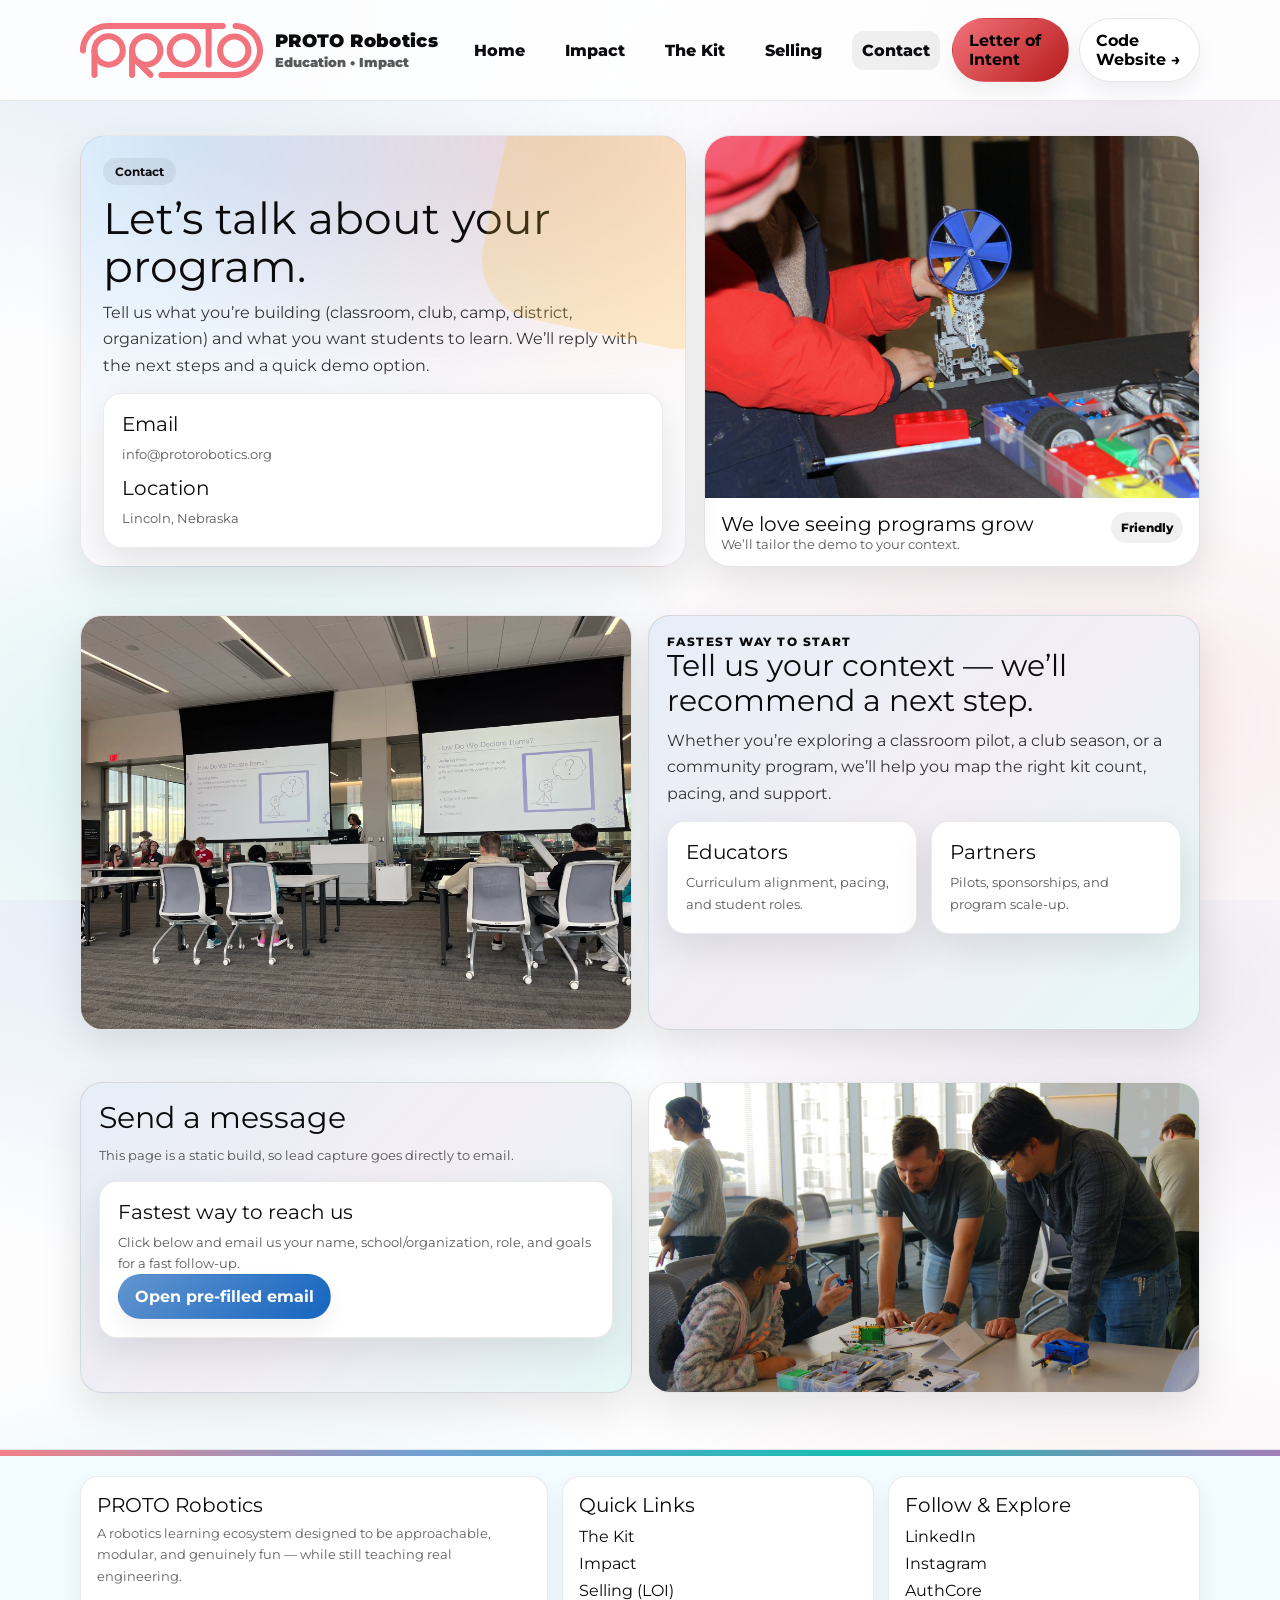
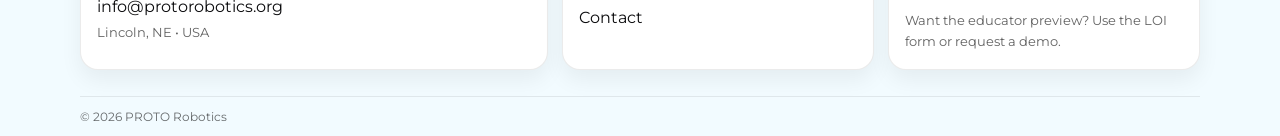
==== contact.html @ 9633e41a "removed webform" ====
<!DOCTYPE html>

<html lang="en">
<head>
  <!-- Google Tag Manager -->
<script>(function(w,d,s,l,i){w[l]=w[l]||[];w[l].push({'gtm.start':
new Date().getTime(),event:'gtm.js'});var f=d.getElementsByTagName(s)[0],
j=d.createElement(s),dl=l!='dataLayer'?'&l='+l:'';j.async=true;j.src=
'https://www.googletagmanager.com/gtm.js?id='+i+dl;f.parentNode.insertBefore(j,f);
})(window,document,'script','dataLayer','GTM-NTGPHK4L');</script>
<!-- End Google Tag Manager -->
<meta charset="utf-8"/>
<meta content="width=device-width, initial-scale=1" name="viewport"/>
<title>PROTO Robotics — Contact</title>
<meta content="Contact PROTO Robotics to request a demo, ask questions, or discuss partnerships." name="description"/>
<link href="https://fonts.googleapis.com" rel="preconnect"/>
<link crossorigin="" href="https://fonts.gstatic.com" rel="preconnect"/>
<link href="https://fonts.googleapis.com/css2?family=Montserrat:wght@400;600;700;800;900&amp;display=swap" rel="stylesheet"/>
<link href="assets/img/favicon.ico" rel="icon"/>
<link href="assets/img/favicon-512.png" rel="apple-touch-icon"/>
<link href="assets/css/site.css" rel="stylesheet">
</link></head>
<body>
  <!-- Google Tag Manager (noscript) -->
<noscript><iframe src="https://www.googletagmanager.com/ns.html?id=GTM-NTGPHK4L"
height="0" width="0" style="display:none;visibility:hidden"></iframe></noscript>
<!-- End Google Tag Manager (noscript) -->
<div class="toast" data-toast="">Saved.</div>

<header class="site-header">
<div class="container">
<div class="navbar">
<a aria-label="PROTO home" class="brand" href="index.html">
<img alt="PROTO logo" src="assets/img/logo.svg"/>
<div>
<div class="name">PROTO Robotics</div>
<div class="small" style="margin-top:2px">Education • Impact</div>
</div>
</a>
<nav aria-label="Primary navigation" class="nav">
<a data-nav="" href="index.html">Home</a>
<a data-nav="" href="impact.html">Impact</a>
<a data-nav="" href="kit.html">The&nbsp;Kit</a>
<a data-nav="" href="selling.html">Selling</a>
<a data-nav="" href="contact.html">Contact</a>
</nav>
<div class="nav-cta">
<a class="btn red" href="selling.html#loi">Letter of Intent</a>
<a class="btn" href="https://code.protorobotics.org" rel="noreferrer" target="_blank">Code Website →</a>

</div>
<button aria-expanded="false" aria-label="Open menu" class="hamburger" data-hamburger="">
<svg fill="none" stroke="currentColor" stroke-width="2" viewbox="0 0 24 24">
<path d="M4 6h16M4 12h16M4 18h16"></path>
</svg>
</button>
</div>
<div class="mobile-panel" data-mobile="">
<nav aria-label="Mobile navigation" class="nav">
<a data-nav="" href="index.html">Home</a>
<a data-nav="" href="impact.html">Impact</a>
<a data-nav="" href="kit.html">The&nbsp;Kit</a>
<a data-nav="" href="selling.html">Selling</a>
<a data-nav="" href="contact.html">Contact</a>
</nav>
<div class="nav-cta" style="margin-top:10px">
<a class="btn red" href="selling.html#loi">Letter of Intent</a>
<a class="btn" href="https://code.protorobotics.org" rel="noreferrer" target="_blank">Code Website →</a>

</div>
</div>
</div>
</header>
<main>
<section class="hero">
<div class="container">
<div class="hero-grid">
<div class="hero-left">
<div class="pill">Contact</div>
<div class="h1">Let’s talk about your program.</div>
<p>
            Tell us what you’re building (classroom, club, camp, district, organization) and what you want students to learn.
            We’ll reply with the next steps and a quick demo option.
          </p>

<div class="card pad" style="margin-top:14px">
<div class="h3">Email</div>
<p class="small">info@protorobotics.org</p>
<div style="height:10px"></div>
<div class="h3">Location</div>
<p class="small">Lincoln, Nebraska</p>
</div>
</div>
<div class="hero-right">
<div class="photo">
<img alt="Team working with robotics kit" src="assets/img/IMG_9798.JPG"/>
</div>
<div class="caption">
<div>
<div class="h3" style="margin:0">We love seeing programs grow</div>
<div class="small">We’ll tailor the demo to your context.</div>
</div>
<div class="tag">Friendly</div>
</div>
</div>
</div>
</div>
</section>
<section class="section">
<div class="container">
<div class="split">
<div class="photo-card">
<img alt="PROTO workshop and hands-on learning" src="assets/img/IMG_8616.webp"/>
</div>
<div class="callout">
<div class="kicker">Fastest way to start</div>
<div class="h2">Tell us your context — we’ll recommend a next step.</div>
<p>
            Whether you’re exploring a classroom pilot, a club season, or a community program,
            we’ll help you map the right kit count, pacing, and support.
          </p>
<div class="grid-2" style="margin-top:14px">
<div class="card pad">
<div class="h3">Educators</div>
<p class="small">Curriculum alignment, pacing, and student roles.</p>
</div>
<div class="card pad">
<div class="h3">Partners</div>
<p class="small">Pilots, sponsorships, and program scale-up.</p>
</div>
</div>
</div>
</div>
</div>
</section>
<section class="section" id="form">
<div class="container">
<div class="split">
<div class="callout">
<div class="h2">Send a message</div>
<p class="small">This page is a static build, so lead capture goes directly to email.</p>
<div class="card pad" style="margin-top:14px">
<div class="h3">Fastest way to reach us</div>
<p class="small">
            Click below and email us your name, school/organization, role, and goals for a fast follow-up.
          </p>
<a class="btn primary" href="mailto:info@protorobotics.org?subject=PROTO%20Contact%20Request&amp;body=Hi%20PROTO%20team%2C%0A%0AName%3A%20%0AOrganization%3A%20%0AEmail%3A%20%0ARole%3A%20%0AWhat%20you%27re%20building%3A%20%0A">Open pre-filled email</a>
</div>
</div>
<div class="photo-card">
<img alt="Kit parts" src="assets/img/DSC03913.png"/>
</div>
</div>
</div>
</section>
</main>
<footer>
<div class="container">
<div class="footer-grid">
<div class="footer-card">
<div class="h3" style="margin:0">PROTO Robotics</div>
<p class="small muted" style="margin-top:6px">
          A robotics learning ecosystem designed to be approachable, modular, and genuinely fun — while still teaching real engineering.
        </p>
<div class="footer-links">
<a href="mailto:info@protorobotics.org">info@protorobotics.org</a>
<div class="small muted">Lincoln, NE • USA</div>
</div>
</div>
<div class="footer-card">
<div class="h3" style="margin:0">Quick Links</div>
<div class="footer-links">
<a href="kit.html">The&nbsp;Kit</a>
<a href="impact.html">Impact</a>
<a href="selling.html">Selling (LOI)</a>
<a href="contact.html">Contact</a>
</div>
</div>
<div class="footer-card">
<div class="h3" style="margin:0">Follow &amp; Explore</div>
<div class="footer-links">
<a href="https://www.linkedin.com/company/protorobotics/posts/?feedView=all&amp;viewAsMember=true" rel="noopener" target="_blank">LinkedIn</a>
<a href="https://www.instagram.com/protorobotics_unl/?igsh=am9rcW9vNDY4aTJp#" rel="noopener" target="_blank">Instagram</a>
<a href="https://auth.protorobotics.org">AuthCore</a>
</div>
<p class="small muted" style="margin-top:10px">
          Want the educator preview? Use the LOI form or request a demo.
        </p>
</div>
</div>
<div class="footer-bottom">
<div>© <span id="year"></span> PROTO Robotics</div>
</div>
</div>
</footer>
<script>
  document.getElementById('year').textContent = new Date().getFullYear();
</script>
<script src="assets/js/site.js"></script>
</body>
</html>
---- assets/css/site.css ----
:root{
  --black:#0b0b0d;
  --white:#ffffff;

  /* PROTO Approved Palette (from design doc) */
  --red:#F2737B;
  --yellow:#00B8AA; /* repurposed: no yellow used */
  --blue:#6395CF;
  --green:#00B8AA;
  --purple:#9970B1;
  --gray:#D8D8D8;

  /* Complement (use sparingly) */
  --red-2:#B2404B;
  --yellow-2:#325F94; /* repurposed: no yellow used */
  --blue-2:#325F94;
  --green-2:#006D65;
  --purple-2:#5D3C6E;
  --gray-2:#4E4E4E;

  --shadow: 0 14px 40px rgba(0,0,0,.10);
  --radius: 18px;
  --radius-lg: 26px;
  --max: 1160px;
  --font: "Montserrat", system-ui, -apple-system, Segoe UI, Roboto, Arial, sans-serif;
}

*{box-sizing:border-box}
html,body{height:100%}
body{
  margin:0;
  font-family:var(--font);
  color:var(--black);
  background:
    radial-gradient(1100px 620px at 12% 0%, rgba(99,149,207,.18), transparent 58%),
    radial-gradient(900px 520px at 88% 10%, rgba(153,112,177,.16), transparent 58%),
    radial-gradient(900px 520px at 18% 84%, rgba(0,184,170,.14), transparent 58%),
    radial-gradient(900px 520px at 86% 80%, rgba(242,115,123,.12), transparent 58%),
    linear-gradient(180deg, #fff 0%, #fbfbfd 100%);
}

a{color:inherit;text-decoration:none}
img{max-width:100%;height:auto;display:block}
.container{max-width:var(--max);margin:0 auto;padding:0 20px}
.btn{
  display:inline-flex;align-items:center;gap:10px;
  padding:12px 16px;border-radius:999px;
  border:1px solid rgba(0,0,0,.10);
  background:#fff;
  box-shadow: 0 10px 20px rgba(0,0,0,.06);
  font-weight:700;
}
.btn:hover{transform:translateY(-1px)}
.btn.primary{
  background:linear-gradient(135deg, var(--blue), #1565C0);
  color:#fff;border-color:transparent;
}

/* Home hero buttons: user-requested all-black text */
.hero .hero-actions .btn{color:#000}
.btn.red{background:linear-gradient(135deg,var(--red),#b71c1c);color:#fff;border-color:transparent}
.btn.yellow{background:linear-gradient(135deg,var(--yellow),var(--yellow-2));color:#1b1d24;border-color:transparent}
.btn.green{background:linear-gradient(135deg,var(--green),#2e7d32);color:#fff;border-color:transparent}
.pill{
  display:inline-flex;align-items:center;
  padding:6px 12px;border-radius:999px;
  background:rgba(0,0,0,.06);
  font-weight:700;font-size:12px;
}
.kicker{letter-spacing:.12em;text-transform:uppercase;font-size:12px;font-weight:800}
.h1{font-size:44px;line-height:1.08;margin:10px 0 10px}
.h2{font-size:30px;line-height:1.15;margin:0 0 10px}
.h3{font-size:20px;line-height:1.2;margin:0 0 6px}
p{line-height:1.65;color:rgba(0,0,0,.78);margin:8px 0 0}
.small{font-size:13px;color:rgba(0,0,0,.65)}
.card{
  background:#fff;border:1px solid rgba(0,0,0,.08);
  border-radius:var(--radius);
  box-shadow:var(--shadow);
}
.card.pad{padding:18px}

.topbar{
  background:linear-gradient(90deg,var(--blue),var(--purple));
  color:#fff;
  font-weight:800;
}
.topbar .row{
  display:flex;align-items:center;justify-content:space-between;
  padding:10px 0;
  gap:14px;
}
.topbar a{color:#fff;text-decoration:underline;text-decoration-color:rgba(255,255,255,.6)}
header.site-header{
  position:sticky;top:0;z-index:50;
  backdrop-filter: blur(10px);
  background:rgba(255,255,255,.86);
  border-bottom:1px solid rgba(0,0,0,.08);
}
.navbar{
  display:flex;align-items:center;justify-content:space-between;
  padding:18px 0;
  gap:12px;
}
.brand{display:flex;align-items:center;gap:12px;font-weight:900}
.brand img{width:34px;height:34px}
.brand .name{font-size:18px;letter-spacing:.02em}
.nav{
  display:flex;align-items:center;gap:20px;
  font-weight:800;
}
.nav a{padding:10px 10px;border-radius:12px}
.nav a.active{background:rgba(0,0,0,.06)}
.nav a:hover{background:rgba(0,0,0,.05)}
.nav-cta{display:flex;align-items:center;gap:10px}
.hamburger{
  display:none;align-items:center;justify-content:center;
  width:44px;height:44px;border-radius:14px;border:1px solid rgba(0,0,0,.10);
  background:#fff;
}
.hamburger svg{width:22px;height:22px}
.mobile-panel{
  display:none;
  padding:0 0 16px;
}
.mobile-panel .nav{
  flex-direction:column;align-items:stretch;gap:6px;
}
.mobile-panel .nav a{width:100%;text-align:left}
.mobile-panel .nav-cta{justify-content:stretch}
.mobile-panel .btn{justify-content:center}

.hero{
  padding:34px 0 22px;
}
.hero-grid{
  display:grid;grid-template-columns: 1.1fr .9fr;gap:18px;align-items:stretch;
}
.hero-left{
  padding:22px 22px 18px;
  border-radius:var(--radius-lg);
  background:
    radial-gradient(900px 520px at 20% 0%, rgba(30,136,229,.20), transparent 60%),
    radial-gradient(800px 480px at 80% 0%, rgba(229,57,53,.18), transparent 60%),
    linear-gradient(180deg, #ffffff 0%, #fbfbfd 100%);
  border:1px solid rgba(0,0,0,.08);
  box-shadow:var(--shadow);
  position:relative;
  overflow:hidden;
}
.hero-left:before{
  content:"";
  position:absolute;inset:-60px -70px auto auto;
  width:260px;height:260px;border-radius:60px;
  background:rgba(251,192,45,.22);
  transform:rotate(12deg);
  filter:blur(0px);
}
.hero-actions{display:flex;gap:10px;flex-wrap:wrap;margin-top:14px}
.hero-stats{display:grid;grid-template-columns:repeat(3,1fr);gap:10px;margin-top:14px}
.stat{
  padding:12px 12px;
  border-radius:16px;
  border:1px solid rgba(0,0,0,.08);
  background:#fff;
}
.stat strong{display:block;font-size:18px}
.hero-right{
  border-radius:var(--radius-lg);
  overflow:hidden;
  border:1px solid rgba(0,0,0,.10);
  box-shadow:var(--shadow);
  background:#fff;
  display:flex;flex-direction:column;
}
.hero-right .photo{
  position:relative;
  flex:1;
  background:linear-gradient(135deg, rgba(30,136,229,.18), rgba(67,160,71,.12));
}
.hero-right .photo img{
  width:100%;height:100%;object-fit:cover;
}
.hero-right .caption{
  padding:14px 16px;
  display:flex;align-items:flex-start;justify-content:space-between;gap:10px;
}
.caption .tag{
  display:inline-flex;align-items:center;gap:8px;
  padding:8px 10px;border-radius:999px;
  background:rgba(0,0,0,.06);
  font-weight:800;font-size:12px;
}

.section{padding:26px 0}
.grid-3{display:grid;grid-template-columns:repeat(3,1fr);gap:14px}
.grid-2{display:grid;grid-template-columns:repeat(2,1fr);gap:14px}
.feature{
  padding:16px;
  border-radius:18px;
  border:1px solid rgba(0,0,0,.08);
  background:#fff;
  box-shadow: 0 14px 34px rgba(0,0,0,.08);
}
.feature .icon{
  width:44px;height:44px;border-radius:16px;
  display:flex;align-items:center;justify-content:center;
  margin-bottom:10px;
  color:#fff;font-weight:900;
}
.icon.blue{background:linear-gradient(135deg,var(--blue),var(--blue-2))}
.icon.red{background:linear-gradient(135deg,var(--red),var(--red-2))}
.icon.yellow{background:linear-gradient(135deg,var(--yellow),var(--yellow-2));color:#1b1d24}
.icon.green{background:linear-gradient(135deg,var(--green),var(--green-2))}

.split{
  display:grid;grid-template-columns: 1fr 1fr;gap:16px;align-items:stretch;
}
.photo-card{
  border-radius:22px;overflow:hidden;border:1px solid rgba(0,0,0,.10);
  box-shadow:var(--shadow);background:#fff;height:100%;
}
.photo-card img{width:100%;height:100%;object-fit:cover}
.callout{
  border-radius:22px;
  border:1px solid rgba(0,0,0,.10);
  box-shadow:var(--shadow);
  padding:18px;
  background:
    linear-gradient(135deg, rgba(99,149,207,.16), rgba(153,112,177,.12), rgba(0,184,170,.10)),
    #fff;
}


.banner .btn{color:#000}
.banner{
  border-radius:28px;
  padding:18px;
  background: linear-gradient(90deg, rgba(30,136,229,.16), rgba(229,57,53,.14), rgba(251,192,45,.14), rgba(67,160,71,.14));
  border:1px solid rgba(0,0,0,.08);
  box-shadow:var(--shadow);
}
.banner .row{display:flex;align-items:center;justify-content:space-between;gap:12px;flex-wrap:wrap}
.banner .row .left{max-width:720px}

.form{
  display:grid;gap:10px;
}
label{font-weight:800;font-size:13px}
input, textarea, select{
  width:100%;
  padding:12px 12px;border-radius:14px;
  border:1px solid rgba(0,0,0,.14);
  font-family:var(--font);font-size:14px;
  background:#fff;
}
textarea{min-height:120px;resize:vertical}
.form-row{display:grid;grid-template-columns:repeat(2,1fr);gap:10px}
.toast{
  position:fixed;bottom:18px;left:50%;transform:translateX(-50%);
  background:rgba(0,0,0,.88);color:#fff;
  padding:12px 14px;border-radius:999px;
  font-weight:800;font-size:13px;
  display:none;z-index:80;
}

footer{
  margin-top:30px;
  color:var(--black);
  background: #f2fbff;
  border-top:1px solid rgba(0,0,0,.08);
  position:relative;
}

footer::before{
  content:"";
  position:absolute;left:0;right:0;top:0;height:6px;
  background: linear-gradient(90deg, var(--red), var(--blue), var(--green), var(--purple));
  opacity:.9;
}


.footer-grid{
  display:grid;grid-template-columns: 1.2fr .8fr .8fr;gap:14px;
  padding:26px 0;
}
.footer-card{
  padding:16px;border-radius:18px;
  border:1px solid rgba(0,0,0,.08);
  background:#ffffff;
  box-shadow: 0 10px 22px rgba(0,0,0,.06);
}
.footer-links{display:grid;gap:8px;margin-top:10px}
.footer-links a{display:inline-flex;gap:10px;align-items:center}
.footer-bottom{
  border-top:1px solid rgba(0,0,0,.08);
  padding:12px 0;
  color:rgba(0,0,0,.58);
  font-size:12px;
  display:flex;justify-content:space-between;flex-wrap:wrap;gap:10px;
}

@media (max-width: 940px){
  .hero-grid{grid-template-columns:1fr}
  .grid-3{grid-template-columns:1fr}
  .grid-2{grid-template-columns:1fr}
  .split{grid-template-columns:1fr}
  .footer-grid{grid-template-columns:1fr}
  .nav{display:none}
  .nav-cta{display:none}
  .hamburger{display:flex}
  .mobile-panel{display:none}
  .mobile-panel .nav{display:flex}
  .mobile-panel .nav-cta{display:flex}
  .form-row{grid-template-columns:1fr}
  .h1{font-size:38px}
}


.muted{color:rgba(0,0,0,.62)}


.hero-grid.onecol{grid-template-columns:1fr}
.split.onecol{grid-template-columns:1fr}


.photo-card.compact{height:340px}
.photo-card.compact img{object-fit:contain;background:#fff;padding:14px}


/* Larger & More Left-Aligned Logo Update */
.brand { justify-content: flex-start !important; }
.brand img { height: 70px !important; width: auto !important; }
.header-inner { justify-content: space-between !important; }


/* Logo Size Adjustment for Single-Line Text */
.brand img { height: 55px !important; width: auto !important; }
.brand { align-items: center !important; }


/* --- V8 Tweaks: keep "The Kit" on one line + hero cleanup --- */
.nav a{ white-space:nowrap; }
.hero-badges{ display:flex; gap:8px; flex-wrap:wrap; margin-top:14px; }
.brand .name{ white-space:nowrap; }


/* --- V9 Header Alignment Update --- */
.navbar{ display:flex; justify-content:space-between; align-items:center; }
.brand{ margin-right:40px; }
.brand .name{ white-space:nowrap; }
.nav{ margin-left:20px; }


/* --- V10 Header + Hero Spacing Tweaks --- */
.brand{ margin-right:70px !important; }   /* more space before nav */
.nav{ margin-left:40px !important; }

.hero-actions{ 
  margin-top:28px !important;   /* push buttons lower */
}


/* header button text forced black */
.site-header .nav-cta .btn{color:#000 !important;}
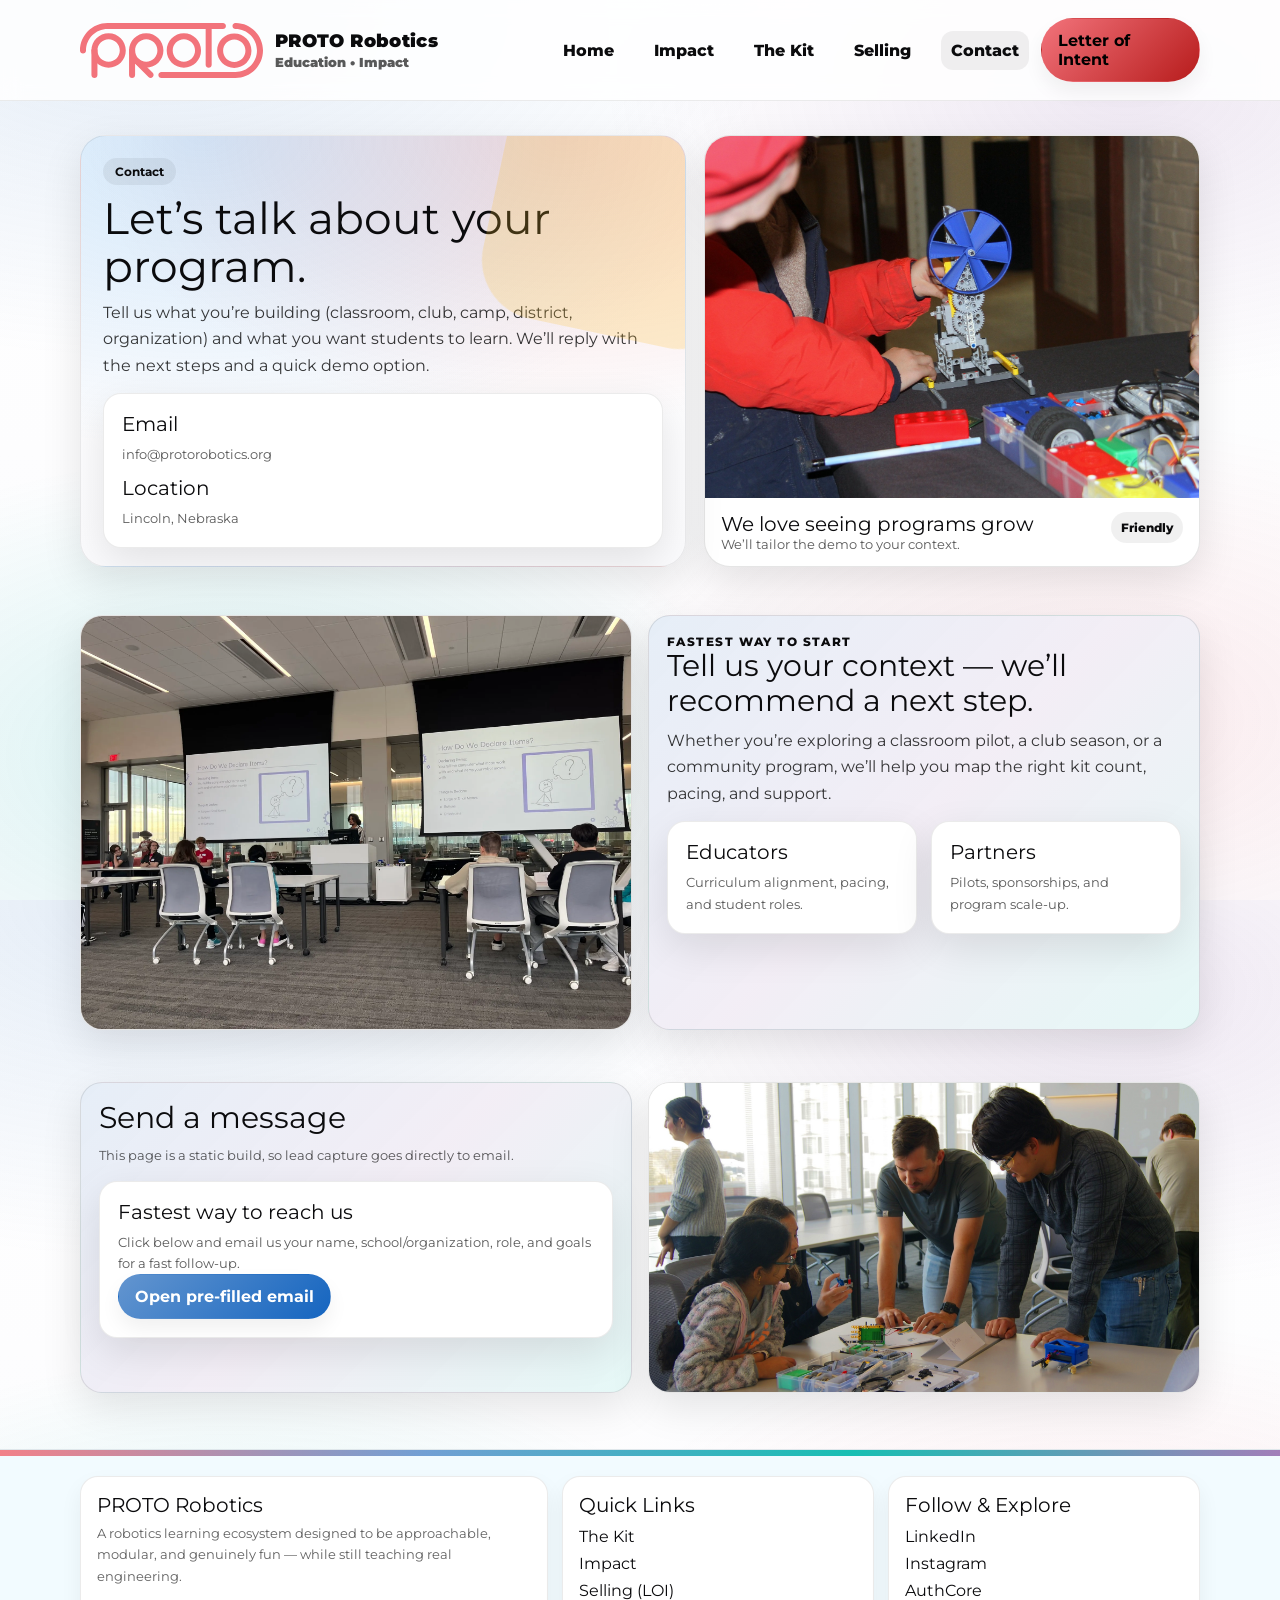
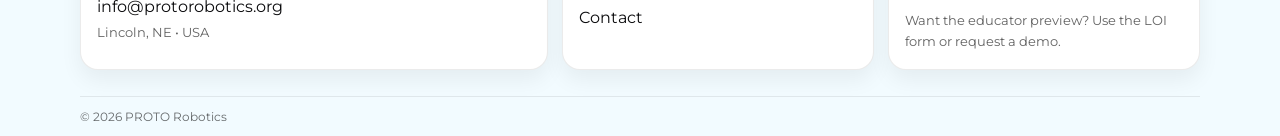
==== commit 6197ba69: "code btn" ====
--- a/contact.html
+++ b/contact.html
@@ -2,6 +2,16 @@
 
 <html lang="en">
 <head>
+  <!-- Google tag (gtag.js) -->
+<script async src="https://www.googletagmanager.com/gtag/js?id=G-W70TCWQ8MD"></script>
+<script>
+  window.dataLayer = window.dataLayer || [];
+  function gtag(){dataLayer.push(arguments);}
+  gtag('js', new Date());
+
+  gtag('config', 'G-W70TCWQ8MD');
+</script>
+
   <!-- Google Tag Manager -->
 <script>(function(w,d,s,l,i){w[l]=w[l]||[];w[l].push({'gtm.start':
 new Date().getTime(),event:'gtm.js'});var f=d.getElementsByTagName(s)[0],
@@ -46,8 +56,6 @@
 </nav>
 <div class="nav-cta">
 <a class="btn red" href="selling.html#loi">Letter of Intent</a>
-<a class="btn" href="https://code.protorobotics.org" rel="noreferrer" target="_blank">Code Website →</a>
-
 </div>
 <button aria-expanded="false" aria-label="Open menu" class="hamburger" data-hamburger="">
 <svg fill="none" stroke="currentColor" stroke-width="2" viewbox="0 0 24 24">
@@ -65,8 +73,6 @@
 </nav>
 <div class="nav-cta" style="margin-top:10px">
 <a class="btn red" href="selling.html#loi">Letter of Intent</a>
-<a class="btn" href="https://code.protorobotics.org" rel="noreferrer" target="_blank">Code Website →</a>
-
 </div>
 </div>
 </div>
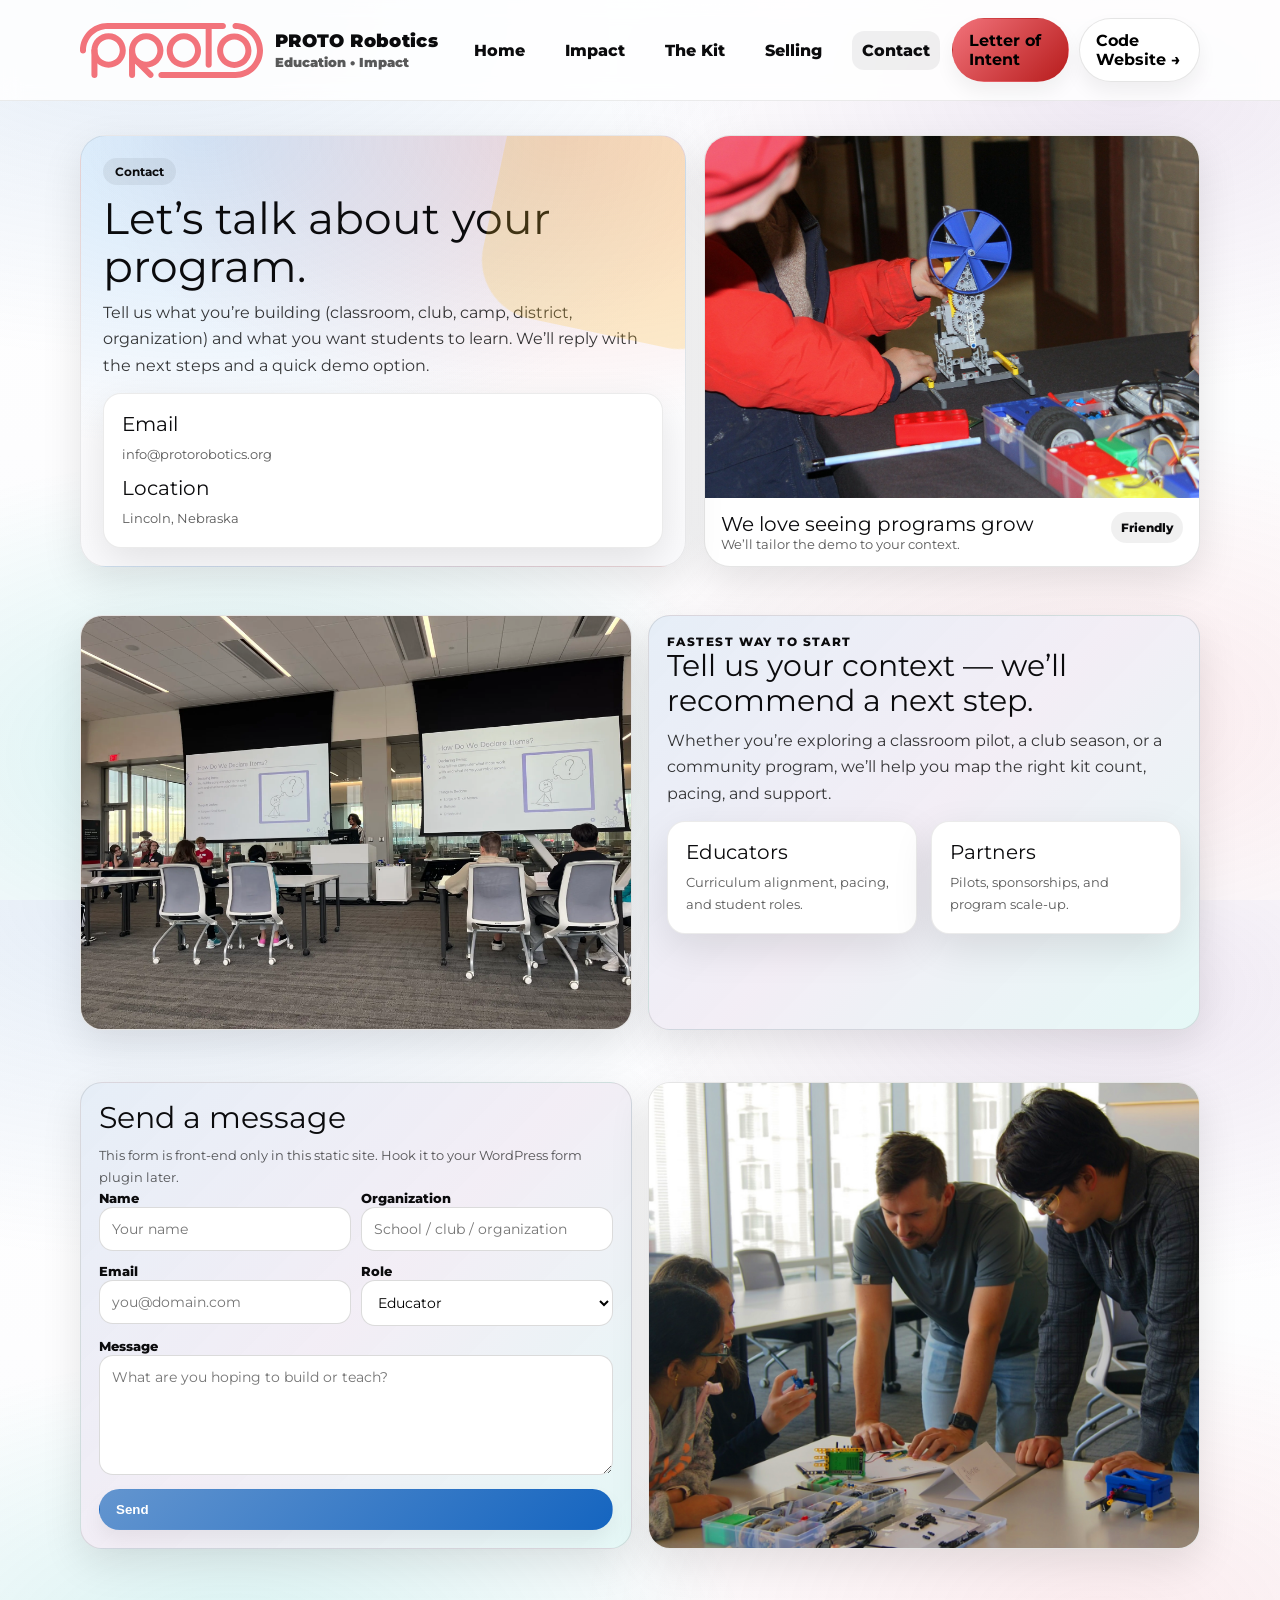
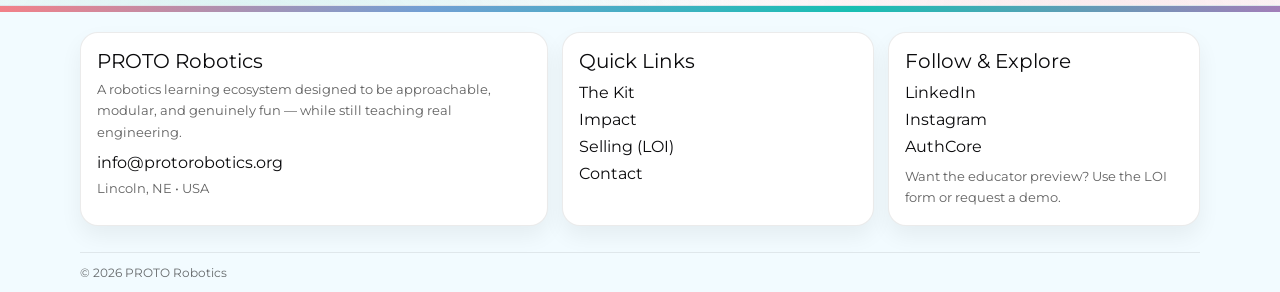
==== commit eb642b63: "Changed back to old final website combined with the statics reading header" ====
--- a/contact.html
+++ b/contact.html
@@ -2,16 +2,6 @@
 
 <html lang="en">
 <head>
-  <!-- Google tag (gtag.js) -->
-<script async src="https://www.googletagmanager.com/gtag/js?id=G-W70TCWQ8MD"></script>
-<script>
-  window.dataLayer = window.dataLayer || [];
-  function gtag(){dataLayer.push(arguments);}
-  gtag('js', new Date());
-
-  gtag('config', 'G-W70TCWQ8MD');
-</script>
-
   <!-- Google Tag Manager -->
 <script>(function(w,d,s,l,i){w[l]=w[l]||[];w[l].push({'gtm.start':
 new Date().getTime(),event:'gtm.js'});var f=d.getElementsByTagName(s)[0],
@@ -21,8 +11,8 @@
 <!-- End Google Tag Manager -->
 <meta charset="utf-8"/>
 <meta content="width=device-width, initial-scale=1" name="viewport"/>
-<title>PROTO Robotics — Contact</title>
-<meta content="Contact PROTO Robotics to request a demo, ask questions, or discuss partnerships." name="description"/>
+<title>PROTO Robotics — Home</title>
+<meta content="PROTO Robotics builds a colorful robotics learning ecosystem for classrooms, clubs, and curious builders." name="description"/>
 <link href="https://fonts.googleapis.com" rel="preconnect"/>
 <link crossorigin="" href="https://fonts.gstatic.com" rel="preconnect"/>
 <link href="https://fonts.googleapis.com/css2?family=Montserrat:wght@400;600;700;800;900&amp;display=swap" rel="stylesheet"/>
@@ -56,6 +46,8 @@
 </nav>
 <div class="nav-cta">
 <a class="btn red" href="selling.html#loi">Letter of Intent</a>
+<a class="btn" href="https://code.protorobotics.org" rel="noreferrer" target="_blank">Code Website →</a>
+
 </div>
 <button aria-expanded="false" aria-label="Open menu" class="hamburger" data-hamburger="">
 <svg fill="none" stroke="currentColor" stroke-width="2" viewbox="0 0 24 24">
@@ -73,6 +65,8 @@
 </nav>
 <div class="nav-cta" style="margin-top:10px">
 <a class="btn red" href="selling.html#loi">Letter of Intent</a>
+<a class="btn" href="https://code.protorobotics.org" rel="noreferrer" target="_blank">Code Website →</a>
+
 </div>
 </div>
 </div>
@@ -144,14 +138,41 @@
 <div class="split">
 <div class="callout">
 <div class="h2">Send a message</div>
-<p class="small">This page is a static build, so lead capture goes directly to email.</p>
-<div class="card pad" style="margin-top:14px">
-<div class="h3">Fastest way to reach us</div>
-<p class="small">
-            Click below and email us your name, school/organization, role, and goals for a fast follow-up.
-          </p>
-<a class="btn primary" href="mailto:info@protorobotics.org?subject=PROTO%20Contact%20Request&amp;body=Hi%20PROTO%20team%2C%0A%0AName%3A%20%0AOrganization%3A%20%0AEmail%3A%20%0ARole%3A%20%0AWhat%20you%27re%20building%3A%20%0A">Open pre-filled email</a>
-</div>
+<p class="small">This form is front-end only in this static site. Hook it to your WordPress form plugin later.</p>
+<form class="form" data-pretend-submit="">
+<div class="form-row">
+<div>
+<label for="name">Name</label>
+<input id="name" name="name" placeholder="Your name" required=""/>
+</div>
+<div>
+<label for="org">Organization</label>
+<input id="org" name="org" placeholder="School / club / organization" required=""/>
+</div>
+</div>
+<div class="form-row">
+<div>
+<label for="email">Email</label>
+<input id="email" name="email" placeholder="you@domain.com" required="" type="email"/>
+</div>
+<div>
+<label for="role">Role</label>
+<select id="role" name="role">
+<option>Educator</option>
+<option>Administrator</option>
+<option>Student</option>
+<option>Parent</option>
+<option>Partner</option>
+<option>Other</option>
+</select>
+</div>
+</div>
+<div>
+<label for="msg">Message</label>
+<textarea id="msg" name="msg" placeholder="What are you hoping to build or teach?" required=""></textarea>
+</div>
+<button class="btn primary" type="submit">Send</button>
+</form>
 </div>
 <div class="photo-card">
 <img alt="Kit parts" src="assets/img/DSC03913.png"/>
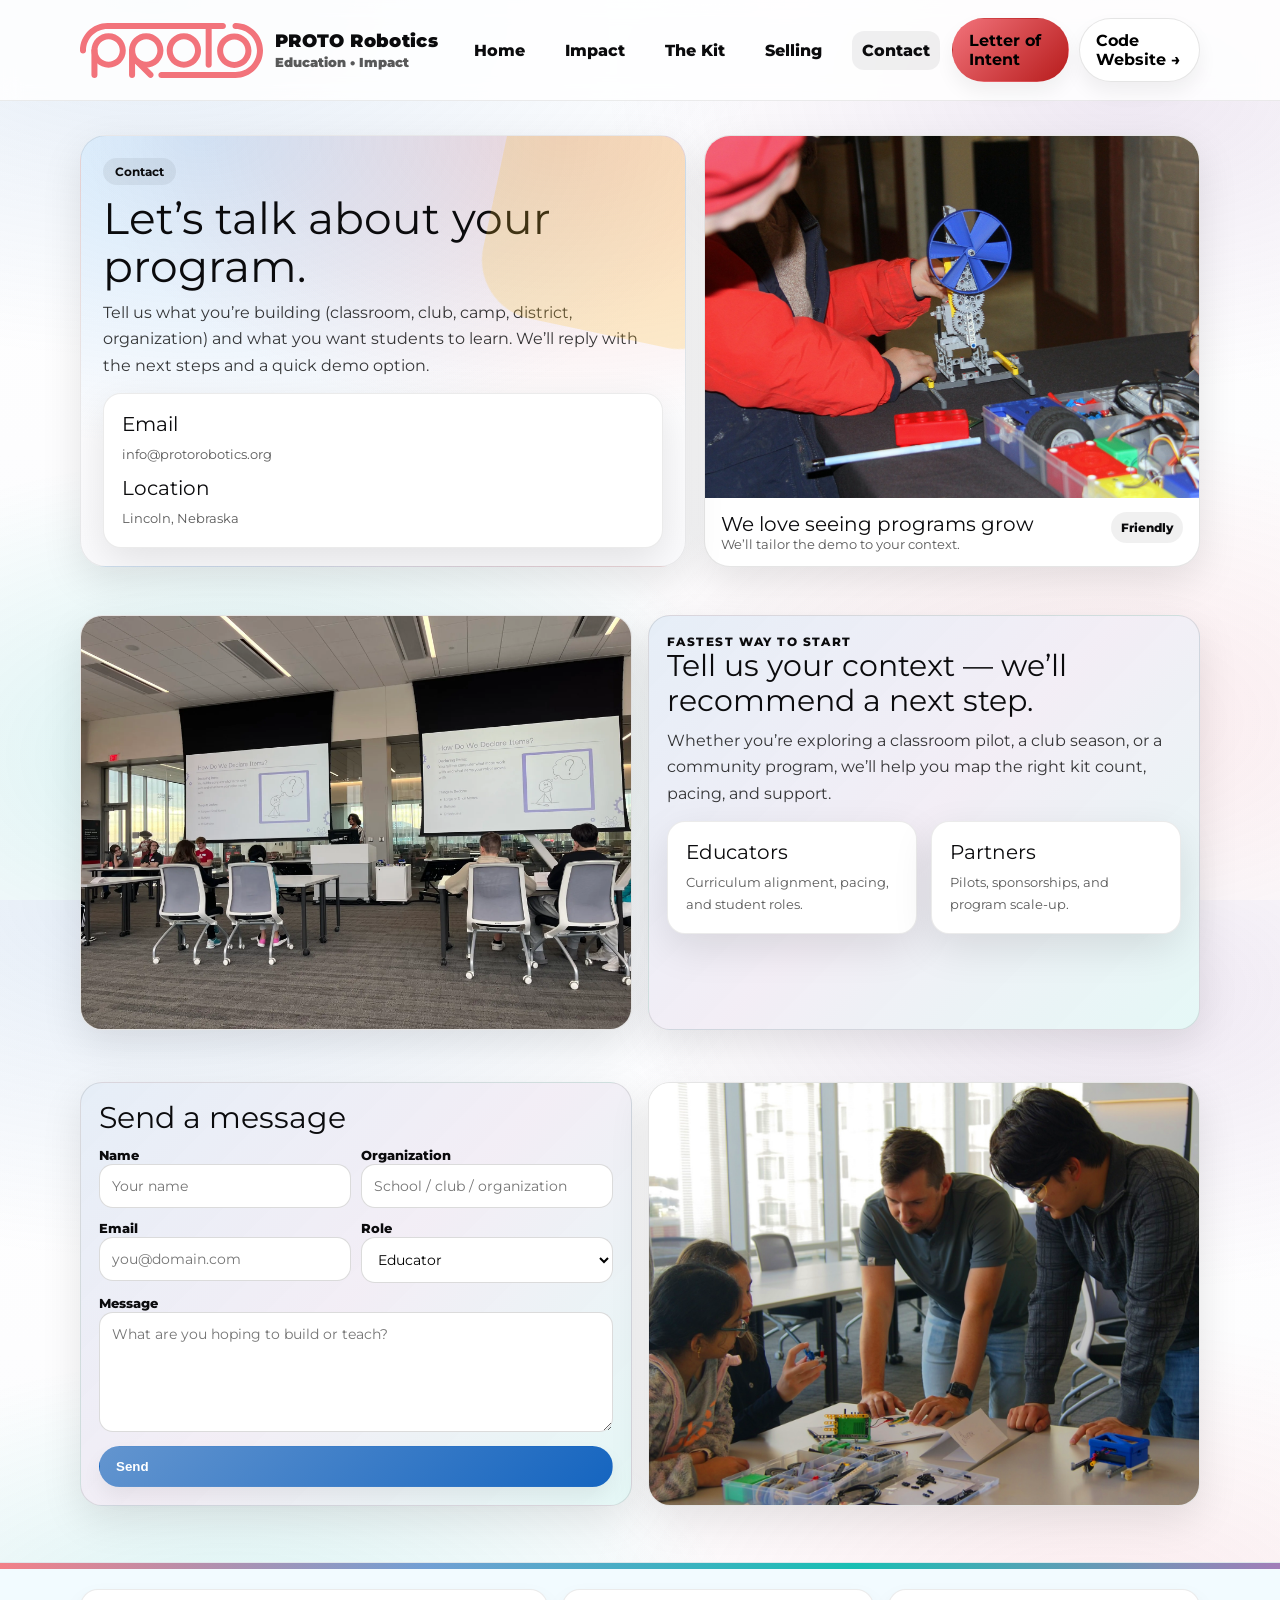
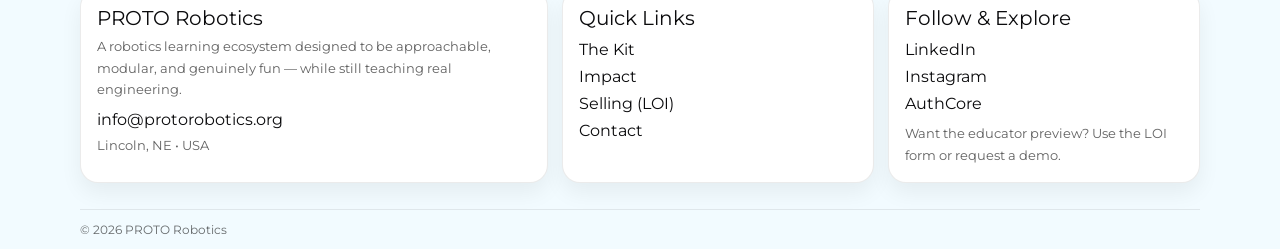
==== commit ad29b58b: "Deleted another line that mentioned WordPress" ====
--- a/contact.html
+++ b/contact.html
@@ -138,7 +138,6 @@
 <div class="split">
 <div class="callout">
 <div class="h2">Send a message</div>
-<p class="small">This form is front-end only in this static site. Hook it to your WordPress form plugin later.</p>
 <form class="form" data-pretend-submit="">
 <div class="form-row">
 <div>
